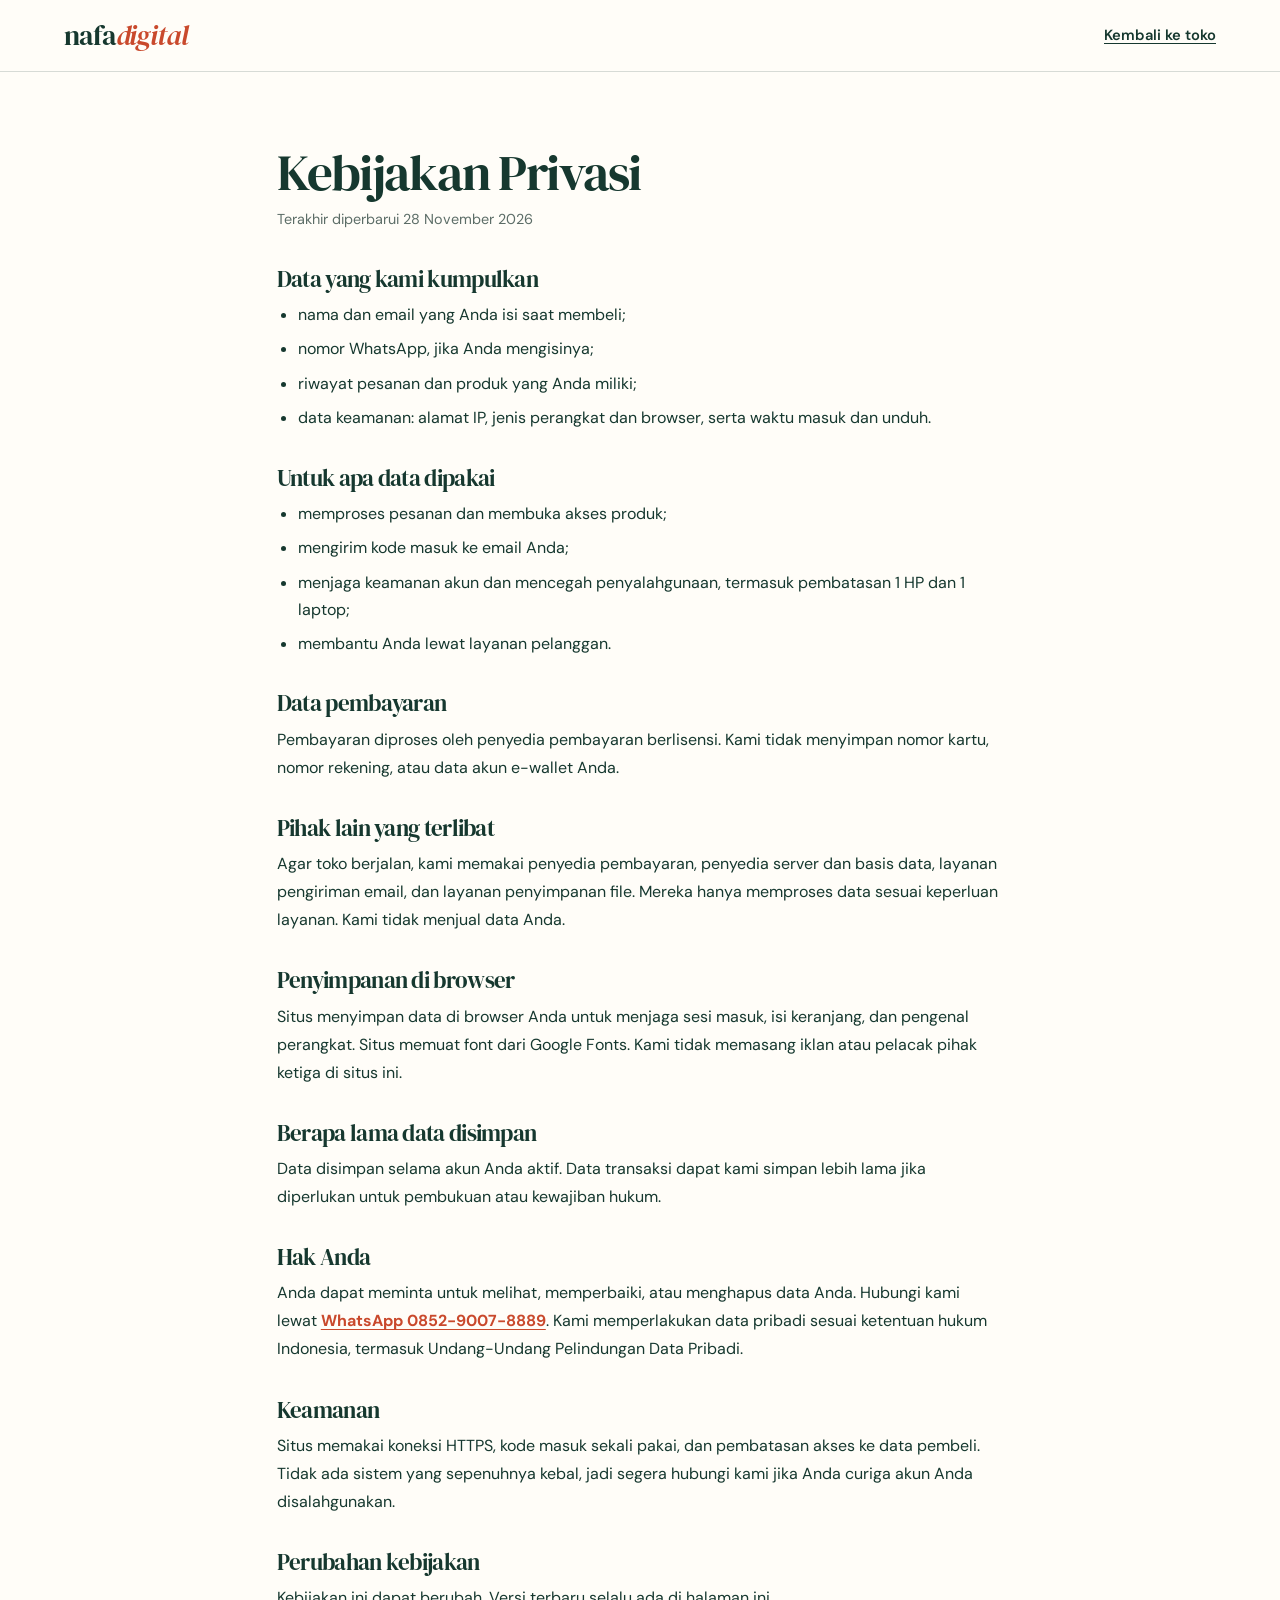
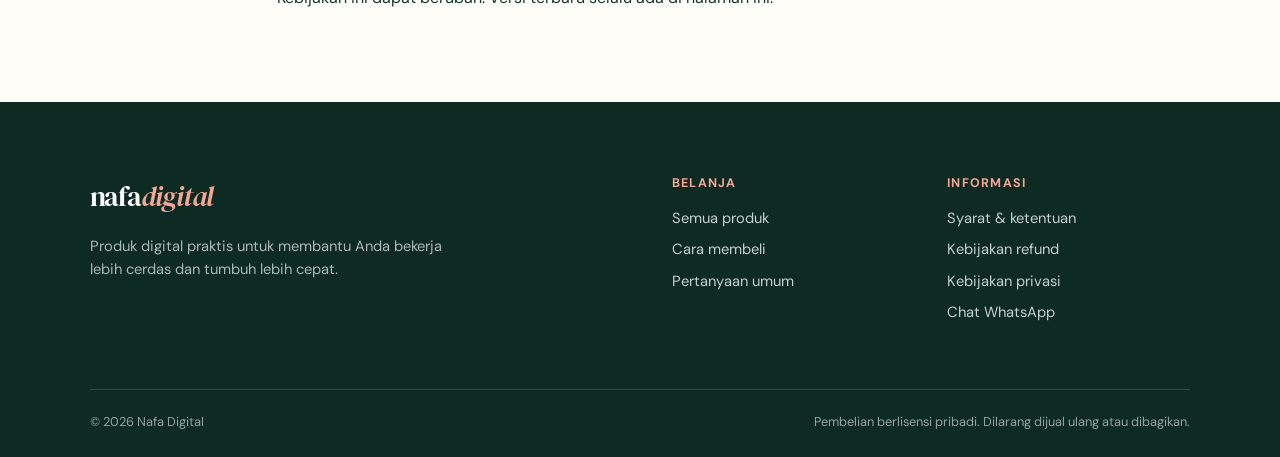
==== privasi.html @ 045b699e "Add files via upload" ====
<!doctype html>
<html lang="id">
<head>
<meta charset="utf-8">
<meta name="viewport" content="width=device-width,initial-scale=1">
<title>Kebijakan Privasi | Nafa Digital Store</title>
<meta name="description" content="Data apa yang kami simpan, untuk apa, dan hak Anda atasnya.">
<meta name="theme-color" content="#16382f">
<link rel="preconnect" href="https://fonts.googleapis.com">
<link rel="preconnect" href="https://fonts.gstatic.com" crossorigin>
<link href="https://fonts.googleapis.com/css2?family=DM+Sans:wght@400;500;600;700&family=DM+Serif+Display:ital@0;1&display=swap" rel="stylesheet">
<link rel="icon" href="data:,">
<link rel="stylesheet" href="style.css">
</head>
<body>
<a class="skip" href="#main">Lewati ke konten</a>
<header class="top">
  <a class="logo" href="./" aria-label="Nafa Digital, beranda">nafa<span>digital</span></a>
  <a class="legal-back" href="./">Kembali ke toko</a>
</header>
<main id="main" tabindex="-1">
  <article class="account legal">
    <h1>Kebijakan Privasi</h1>
    <p class="legal-date">Terakhir diperbarui 28 November 2026</p>
    <h2>Data yang kami kumpulkan</h2>
<ul><li>nama dan email yang Anda isi saat membeli;</li><li>nomor WhatsApp, jika Anda mengisinya;</li><li>riwayat pesanan dan produk yang Anda miliki;</li><li>data keamanan: alamat IP, jenis perangkat dan browser, serta waktu masuk dan unduh.</li></ul>
<h2>Untuk apa data dipakai</h2>
<ul><li>memproses pesanan dan membuka akses produk;</li><li>mengirim kode masuk ke email Anda;</li><li>menjaga keamanan akun dan mencegah penyalahgunaan, termasuk pembatasan 1 HP dan 1 laptop;</li><li>membantu Anda lewat layanan pelanggan.</li></ul>
<h2>Data pembayaran</h2>
<p>Pembayaran diproses oleh penyedia pembayaran berlisensi. Kami tidak menyimpan nomor kartu, nomor rekening, atau data akun e-wallet Anda.</p>
<h2>Pihak lain yang terlibat</h2>
<p>Agar toko berjalan, kami memakai penyedia pembayaran, penyedia server dan basis data, layanan pengiriman email, dan layanan penyimpanan file. Mereka hanya memproses data sesuai keperluan layanan. Kami tidak menjual data Anda.</p>
<h2>Penyimpanan di browser</h2>
<p>Situs menyimpan data di browser Anda untuk menjaga sesi masuk, isi keranjang, dan pengenal perangkat. Situs memuat font dari Google Fonts. Kami tidak memasang iklan atau pelacak pihak ketiga di situs ini.</p>
<h2>Berapa lama data disimpan</h2>
<p>Data disimpan selama akun Anda aktif. Data transaksi dapat kami simpan lebih lama jika diperlukan untuk pembukuan atau kewajiban hukum.</p>
<h2>Hak Anda</h2>
<p>Anda dapat meminta untuk melihat, memperbaiki, atau menghapus data Anda. Hubungi kami lewat <a class="wa" href="https://wa.me/6285290078889?text=Halo%20Nafa%20Digital%2C%20saya%20butuh%20bantuan" target="_blank" rel="noopener">WhatsApp 0852-9007-8889</a>. Kami memperlakukan data pribadi sesuai ketentuan hukum Indonesia, termasuk Undang-Undang Pelindungan Data Pribadi.</p>
<h2>Keamanan</h2>
<p>Situs memakai koneksi HTTPS, kode masuk sekali pakai, dan pembatasan akses ke data pembeli. Tidak ada sistem yang sepenuhnya kebal, jadi segera hubungi kami jika Anda curiga akun Anda disalahgunakan.</p>
<h2>Perubahan kebijakan</h2>
<p>Kebijakan ini dapat berubah. Versi terbaru selalu ada di halaman ini.</p>
  </article>
</main>
<footer class="foot">
  <div class="foot-top">
    <div><a class="logo logo-light" href="./">nafa<span>digital</span></a><p>Produk digital praktis untuk membantu Anda bekerja lebih cerdas dan tumbuh lebih cepat.</p></div>
    <div class="foot-links">
      <div><b>Belanja</b><a href="./#produk">Semua produk</a><a href="./#cara-beli">Cara membeli</a><a href="./#faq">Pertanyaan umum</a></div>
      <div><b>Informasi</b><a href="syarat">Syarat & ketentuan</a><a href="refund">Kebijakan refund</a><a href="privasi">Kebijakan privasi</a><a href="https://wa.me/6285290078889?text=Halo%20Nafa%20Digital%2C%20saya%20butuh%20bantuan" target="_blank" rel="noopener">Chat WhatsApp</a></div>
    </div>
  </div>
  <div class="foot-bottom"><span>© 2026 Nafa Digital</span><span>Pembelian berlisensi pribadi. Dilarang dijual ulang atau dibagikan.</span></div>
</footer>
</body>
</html>
---- style.css ----
:root{
  --ink:#16382f;--ink-dark:#0d2a23;--cream:#f8f3e9;--paper:#fffdf8;--coral:#f17457;--coral-d:#c9492c;
  --line:rgba(22,56,47,.17);--muted:#5c6d67;
  --serif:"DM Serif Display",Georgia,serif;--sans:"DM Sans",Arial,sans-serif;
  --pad:clamp(1.25rem,5vw,5.5rem);
}
*,*::before,*::after{box-sizing:border-box}
html{scroll-behavior:smooth;scroll-padding-top:90px}
body{margin:0;background:var(--paper);color:var(--ink);font-family:var(--sans);line-height:1.6;-webkit-text-size-adjust:100%}
h1,h2,h3,p,ul,ol,figure{margin:0}
ul,ol{padding:0;list-style:none}
a{color:inherit;text-decoration:none}
button{font:inherit;color:inherit;background:none;border:0;padding:0;cursor:pointer;-webkit-tap-highlight-color:transparent}
img,svg{display:block;max-width:100%}
[hidden]{display:none!important}
:focus-visible{outline:3px solid var(--coral);outline-offset:3px}
.sr{position:absolute;width:1px;height:1px;overflow:hidden;clip:rect(0 0 0 0);white-space:nowrap}
.skip{position:fixed;left:1rem;top:-5rem;background:var(--coral);color:#fff;padding:.7rem 1rem;z-index:100}
.skip:focus{top:1rem}
.view{overflow:hidden}

.eyebrow{color:var(--coral-d);font-size:.78rem;font-weight:700;letter-spacing:.1em;text-transform:uppercase}
h1,h2{font-family:var(--serif);font-weight:400;letter-spacing:-.03em;line-height:1.02}
h1 em,h2 em{color:var(--coral-d);font-style:italic}

/* tombol */
.btn{display:inline-flex;align-items:center;justify-content:center;gap:1.2rem;min-height:52px;padding:0 1.5rem;font-size:.95rem;font-weight:700;border-radius:2px;transition:transform .18s,box-shadow .18s,background .18s}
.btn:hover{transform:translateY(-2px);box-shadow:0 12px 30px rgba(13,42,35,.16)}
.btn-dark{background:var(--ink);color:#fff}
.btn-coral{background:var(--coral);color:#1d1109}
.btn-light{background:#fff;color:var(--ink)}
.btn.wide{width:100%}
.btn[disabled]{opacity:.6;transform:none;box-shadow:none;cursor:wait}
.text-link{border-bottom:1px solid var(--ink);font-weight:600;padding-bottom:.1rem}

/* header */
.announce{display:flex;align-items:center;justify-content:center;gap:1rem;background:var(--ink-dark);color:#f8f3e9;font-size:.78rem;font-weight:600;min-height:38px;padding:.3rem 1rem;text-align:center}
.announce i{color:var(--coral);font-style:normal}
.top{position:sticky;top:0;z-index:30;display:flex;align-items:center;justify-content:space-between;gap:1.5rem;height:72px;padding:0 var(--pad);background:rgba(255,253,248,.96);border-bottom:1px solid var(--line);backdrop-filter:blur(8px)}
.logo{font-family:var(--serif);font-size:1.75rem;letter-spacing:-.04em;white-space:nowrap}
.logo span{color:var(--coral-d);font-style:italic}
.nav{display:flex;gap:2rem;margin-left:auto}
.nav a{position:relative;font-size:.95rem;font-weight:600;padding:.4rem 0}
.nav a::after{content:"";position:absolute;left:0;right:0;bottom:0;height:2px;background:var(--coral);transform:scaleX(0);transform-origin:left;transition:transform .18s}
.nav a:hover::after,.nav a[aria-current]::after{transform:scaleX(1)}
.cart-btn{display:flex;align-items:center;gap:.5rem;font-weight:700;font-size:.95rem;min-height:44px;padding:0 .2rem}
.cart-btn svg{width:22px;height:22px;fill:none;stroke:currentColor;stroke-width:1.7;stroke-linecap:round;stroke-linejoin:round}
.cart-n{display:grid;place-items:center;min-width:26px;height:26px;padding:0 .3rem;border-radius:13px;background:var(--ink);color:#fff;font-size:.75rem}
.menu-btn{display:none}

/* hero */
.hero{display:grid;grid-template-columns:.94fr 1.06fr;min-height:640px}
.hero-copy{display:flex;flex-direction:column;align-items:flex-start;justify-content:center;background:var(--cream);padding:4.5rem clamp(1.5rem,6vw,7rem)}
.hero h1{font-size:clamp(2.9rem,5.4vw,5.6rem);margin:1.1rem 0 1.4rem}
.hero-text{color:var(--muted);font-size:1.1rem;max-width:32rem}
.hero-actions{display:flex;align-items:center;gap:2rem;margin-top:2.2rem;flex-wrap:wrap}
.hero-facts{display:flex;flex-wrap:wrap;gap:.6rem 2rem;width:100%;margin-top:3rem;padding-top:1.4rem;border-top:1px solid var(--line);font-size:.9rem;color:var(--muted)}
.hero-facts b{color:var(--ink);font-family:var(--serif);font-weight:400;font-size:1.25rem;margin-right:.2rem}
.hero-visual{position:relative;min-height:560px;background:#dce6d8;overflow:hidden;display:flex;flex-direction:column;justify-content:center;gap:2rem;padding:3rem clamp(1.25rem,4vw,3rem)}
.stage{position:relative;width:100%;max-width:540px;aspect-ratio:1/.82;margin:0 auto}
.cover{position:absolute;display:flex;flex-direction:column;justify-content:space-between;width:33%;aspect-ratio:3/4;padding:1.2rem;background:var(--cream);box-shadow:10px 18px 30px rgba(13,42,35,.2)}
.cover small{font-size:.55rem;font-weight:700;letter-spacing:.14em}
.cover strong{font-family:var(--serif);font-weight:400;font-size:1.7rem;line-height:1.05}
.cover span{font-size:.72rem;color:var(--muted)}
.cover::after{content:"";position:absolute;right:1rem;top:3.4rem;width:46px;height:46px;border:1px solid var(--ink);border-radius:50%}
.c1{left:0;top:10%;transform:rotate(-6deg);background:#f6c2b3}
.c2{left:33.5%;top:22%;transform:rotate(3deg);z-index:2}
.c3{right:0;top:4%;transform:rotate(8deg);background:#e8d9bf}
.orbit{position:absolute;left:50%;top:50%;width:78%;aspect-ratio:1;transform:translate(-50%,-50%);border:1px solid rgba(22,56,47,.25);border-radius:50%}
.notes{display:flex;flex-wrap:wrap;justify-content:center;align-items:stretch;gap:1rem;position:relative;z-index:3}
.note{display:flex;align-items:center;background:rgba(255,253,248,.95);box-shadow:0 15px 40px rgba(13,42,35,.14);z-index:3}
.note b{display:block;font-size:.9rem}
.note span{display:block;color:var(--muted);font-size:.78rem}
.note-top b{font-family:var(--serif);font-weight:400;font-size:1.4rem;background:var(--coral);color:#1d1109;padding:.9rem 1rem}
.note-top span{padding:0 1.1rem}
.note-bot{gap:.8rem;padding:.9rem 1.2rem}
.note-bot i{display:grid;place-items:center;width:34px;height:34px;border-radius:50%;background:var(--ink);color:#fff;font-style:normal}

/* trust */
.trust{display:grid;grid-template-columns:repeat(4,1fr);margin:0 var(--pad);border-left:1px solid var(--line)}
.trust>div{display:flex;align-items:center;gap:1rem;min-height:104px;padding:1.4rem 1.6rem;border-right:1px solid var(--line)}
.trust i{display:grid;place-items:center;flex:none;width:32px;height:32px;border-radius:50%;background:#e4eee6;color:var(--ink);font-style:normal;font-weight:700}
.trust b{display:block;font-size:.95rem}
.trust span{color:var(--muted);font-size:.84rem;line-height:1.4}

/* produk */
.products,.account{padding:6rem clamp(1.25rem,6vw,6.5rem)}
.sec-head{display:flex;align-items:flex-end;justify-content:space-between;gap:2rem}
.sec-head h2,.why h2,.faq h2,.steps h2{font-size:clamp(2.3rem,4vw,4rem);margin-top:.7rem}
.sec-head>p{color:var(--muted);max-width:26rem}
.search{display:block;margin-top:2.4rem}
.search input{width:100%;min-height:54px;padding:0 1.2rem;font:inherit;font-size:1rem;color:var(--ink);background:#fff;border:1px solid var(--line);border-radius:2px}
.search input::placeholder{color:#7b8b85}
.search input:focus{border-color:var(--ink);outline-offset:2px}
.tabs{display:flex;gap:1.8rem;margin-top:1.4rem;border-bottom:1px solid var(--line);overflow-x:auto;scrollbar-width:none}
.tabs::-webkit-scrollbar{display:none}
.tabs button{flex:none;position:relative;padding:.9rem 0;font-size:.95rem;font-weight:600;color:var(--muted);white-space:nowrap}
.tabs button[aria-pressed="true"]{color:var(--ink)}
.tabs button[aria-pressed="true"]::after{content:"";position:absolute;left:0;right:0;bottom:-1px;height:3px;background:var(--coral)}
.tabs small{margin-left:.35rem;font-size:.75rem;color:var(--muted)}
.info{min-height:1.5rem;margin:1.4rem 0 1rem;color:var(--muted);font-size:.9rem}
.grid{display:grid;grid-template-columns:repeat(3,1fr);gap:2rem 1.5rem}
.card{display:flex;flex-direction:column;min-width:0;background:#fff;border:1px solid var(--line);transition:transform .2s,box-shadow .2s}
.card:hover{transform:translateY(-4px);box-shadow:0 18px 45px rgba(13,42,35,.1)}
.art{position:relative;display:grid;place-items:center;height:220px;overflow:hidden;width:100%}
.t0{background:#f3a18d}.t1{background:#bbd0bd}.t2{background:#b6cad5}.t3{background:#e8d9bf}.t4{background:#e5c96f}.t5{background:#c9b9cd}
.art .orbit2{position:absolute;width:190px;height:190px;border:1px solid rgba(22,56,47,.35);border-radius:50%}
.mini{position:relative;z-index:2;display:flex;flex-direction:column;justify-content:space-between;width:132px;height:176px;padding:1rem;background:var(--cream);box-shadow:8px 14px 24px rgba(13,42,35,.2);transform:rotate(-3deg);text-align:left}
.mini small{font-size:.5rem;font-weight:700;letter-spacing:.12em}
.mini strong{font-family:var(--serif);font-weight:400;font-size:1.15rem;line-height:1.05}
.mini span{font-size:.62rem;color:var(--muted)}
.body{display:flex;flex:1;flex-direction:column;padding:1.3rem 1.4rem 1.4rem}
.cat{color:var(--coral-d);font-size:.74rem;font-weight:700;letter-spacing:.08em;text-transform:uppercase}
.card h3{font-family:var(--serif);font-weight:400;font-size:1.35rem;line-height:1.2;margin:.35rem 0 .5rem}
.card h3 button{text-align:left;font:inherit}
.card h3 button:hover{text-decoration:underline;text-underline-offset:3px}
.card .meta{color:var(--muted);font-size:.86rem}
.foot-row{display:flex;align-items:center;justify-content:space-between;gap:1rem;margin-top:auto;padding-top:1.1rem;border-top:1px solid var(--line)}
.card .body .meta{margin-bottom:1.1rem}
.price{font-weight:700;font-size:1.1rem}
.add{display:inline-flex;align-items:center;gap:.4rem;min-height:44px;padding:0 1rem;background:var(--ink);color:#fff;font-size:.9rem;font-weight:700;border-radius:2px;transition:background .18s}
.add:hover{background:var(--coral-d)}
.add[aria-pressed="true"]{background:#e4eee6;color:var(--ink)}
.empty{grid-column:1/-1;padding:3rem 1rem;text-align:center;color:var(--muted)}

/* why */
.why{display:grid;grid-template-columns:.9fr 1.1fr;gap:6rem;padding:6.5rem clamp(1.25rem,8vw,9rem);background:var(--ink);color:#fff}
.why .eyebrow,.steps-feature .eyebrow{color:#f6a794}
.why h2{margin:1rem 0 1.5rem}
.why h2 em{color:#f6a794}
.why-intro>p:last-child{color:#c3d0cc;max-width:28rem}
.why-list article{display:grid;grid-template-columns:40px 1fr;gap:1.3rem;padding:1.9rem 0;border-top:1px solid rgba(255,255,255,.18)}
.why-list article>span{color:#f6a794;font-weight:700}
.why-list h3{font-family:var(--serif);font-weight:400;font-size:1.55rem}
.why-list p{color:#c3d0cc;margin-top:.4rem}

/* cara beli */
.steps{display:grid;grid-template-columns:.8fr 1.2fr}
.steps-feature{display:flex;flex-direction:column;align-items:flex-start;justify-content:center;background:var(--coral);color:#1d1109;padding:5rem clamp(1.5rem,6vw,7rem)}
.steps-feature .eyebrow{color:var(--ink-dark)}
.steps-feature h2{margin:1rem 0 1.4rem;font-size:clamp(2.4rem,4vw,4.2rem)}
.steps-feature>p:not(.eyebrow){margin-bottom:2rem;max-width:26rem}
.steps-list{padding:3.5rem clamp(1.5rem,5vw,5rem);background:var(--paper)}
.steps-list li{display:grid;grid-template-columns:48px 1fr;gap:1.2rem;padding:1.7rem 0;border-bottom:1px solid var(--line)}
.steps-list li:first-child{padding-top:0}
.steps-list b{display:grid;place-items:center;width:40px;height:40px;border-radius:50%;background:var(--ink);color:#fff;font-weight:700}
.steps-list h3{font-family:var(--serif);font-weight:400;font-size:1.55rem}
.steps-list p{color:var(--muted);margin-top:.3rem}

/* faq */
.faq{display:grid;grid-template-columns:.72fr 1.28fr;gap:6rem;padding:6.5rem clamp(1.25rem,8vw,9rem)}
.wa{color:var(--coral-d);font-weight:700;text-decoration:underline;text-underline-offset:3px}
.faq-note{color:var(--muted);margin-top:1.4rem;max-width:22rem}
.acc details{padding:1.4rem 0;border-top:1px solid var(--line)}
.acc details:last-child{border-bottom:1px solid var(--line)}
.acc summary{display:flex;align-items:center;justify-content:space-between;gap:1rem;font-family:var(--serif);font-size:1.3rem;cursor:pointer;list-style:none}
.acc summary::-webkit-details-marker{display:none}
.acc summary span{flex:none;color:var(--coral-d);font-family:var(--sans);font-size:1.6rem;transition:transform .18s}
.acc details[open] summary span{transform:rotate(45deg)}
.acc details p{color:var(--muted);padding-top:.8rem;max-width:92%}

.cta{display:flex;flex-direction:column;align-items:center;padding:6.5rem 1.5rem;background:var(--cream);text-align:center}
.cta h2{font-size:clamp(2.6rem,5.6vw,5.6rem);margin:1rem 0 1.3rem}
.cta>p:not(.eyebrow){color:var(--muted);margin-bottom:2rem}

/* footer */
.foot{background:var(--ink-dark);color:#fff;padding:4.5rem clamp(1.25rem,7vw,8rem) 1.5rem}
.foot-top{display:grid;grid-template-columns:1fr 1fr;gap:4rem}
.foot-top>div:first-child p{color:#a9bab5;margin-top:1rem;max-width:22rem;font-size:.92rem}
.logo-light span{color:#f6a794}
.foot-links{display:grid;grid-template-columns:repeat(2,1fr);gap:2rem}
.foot-links b{display:block;color:#f6a794;font-size:.78rem;letter-spacing:.1em;text-transform:uppercase;margin-bottom:.8rem}
.foot-links a{display:block;color:#c5d1cd;margin:.5rem 0;font-size:.92rem}
.foot-bottom{display:flex;justify-content:space-between;gap:1rem;flex-wrap:wrap;margin-top:3.5rem;padding-top:1.4rem;border-top:1px solid rgba(255,255,255,.14);color:#93a59f;font-size:.8rem}

/* dialog umum */
dialog{border:0;padding:0;color:var(--ink);background:var(--paper)}
dialog::backdrop{background:rgba(13,42,35,.55)}
.x{display:grid;place-items:center;width:44px;height:44px;font-size:1.8rem;line-height:1;border-radius:50%}
.x:hover{background:rgba(22,56,47,.08)}
.modal{width:min(560px,calc(100% - 2rem));max-height:calc(100dvh - 2rem);padding:1.2rem 1.6rem 1.6rem;overflow:auto;margin:auto}
.x-row{display:flex;justify-content:flex-end;margin:0 -.6rem .2rem 0}
.d-art{height:190px;margin:0 -1.6rem 1.2rem;display:grid;place-items:center;position:relative;overflow:hidden}
.modal h2{font-size:2rem;margin:.3rem 0 .8rem}
.d-desc{color:var(--muted)}
.terms{margin:1.2rem 0;padding:1rem 0;border-top:1px solid var(--line);border-bottom:1px solid var(--line)}
.terms li{position:relative;padding:.25rem 0 .25rem 1.5rem;font-size:.92rem}
.terms li::before{content:"✓";position:absolute;left:0;color:var(--coral-d);font-weight:700}
.dfoot{display:flex;align-items:center;justify-content:space-between;gap:1rem;flex-wrap:wrap}
.dfoot strong{font-size:1.4rem}

/* keranjang (laci) */
.drawer{position:fixed;inset:0 0 0 auto;margin:0;width:min(450px,100%);max-width:none;height:100dvh;max-height:none;display:flex;flex-direction:column;box-shadow:-20px 0 60px rgba(13,42,35,.25)}
.drawer:not([open]){display:none}
.drawer[open]{animation:slide .26s ease}
@keyframes slide{from{transform:translateX(100%)}to{transform:none}}
.cart-head{display:flex;align-items:center;justify-content:space-between;padding:1.3rem 1.5rem 1.3rem 2rem;border-bottom:1px solid var(--line)}
.cart-head h2{font-size:2rem;margin-top:.2rem}
.cart-body{flex:1;overflow-y:auto;display:flex;flex-direction:column}
.cartlist{padding:.5rem 2rem}
.cartlist li{display:grid;grid-template-columns:1fr auto;gap:.2rem 1rem;align-items:center;padding:1rem 0;border-bottom:1px solid var(--line)}
.cartlist li>span:first-child{font-family:var(--serif);font-size:1.1rem;line-height:1.25}
.cartlist .price{font-size:.95rem;text-align:right}
.cartlist button{grid-column:1/-1;justify-self:start;min-height:36px;color:var(--muted);font-size:.85rem;text-decoration:underline;text-underline-offset:3px}
.empty-cart{flex:1;display:flex;flex-direction:column;align-items:center;justify-content:center;padding:2rem;text-align:center}
.empty-cart>span{display:grid;place-items:center;width:80px;height:80px;margin-bottom:1.4rem;border:1px solid var(--line);border-radius:50%;color:var(--coral-d);font-family:var(--serif);font-size:2rem}
.empty-cart h3{font-family:var(--serif);font-weight:400;font-size:1.6rem}
.empty-cart p{color:var(--muted);margin:.5rem 0 1.5rem}
.checkout{margin-top:auto;padding:1.4rem 2rem 1.8rem;border-top:1px solid var(--line);background:var(--cream)}
.checkout .total{display:flex;justify-content:space-between;align-items:baseline;margin-bottom:1rem}
.checkout .total strong{font-size:1.4rem}
.checkout label{display:block;margin-bottom:.9rem;font-size:.88rem;font-weight:600}
.checkout label small{display:block;font-weight:400;color:var(--muted);font-size:.78rem}
.checkout input:not([type=checkbox]){display:block;width:100%;min-height:48px;margin-top:.35rem;padding:0 .9rem;font:inherit;font-weight:400;font-size:1rem;color:var(--ink);background:#fff;border:1px solid var(--line);border-radius:2px}
.checkout input:focus{border-color:var(--ink);outline-offset:2px}
.checkout .agree{display:flex;gap:.7rem;align-items:flex-start;font-weight:400;font-size:.84rem;color:var(--muted)}
.checkout .agree input{flex:none;width:20px;height:20px;margin-top:.15rem;accent-color:var(--ink)}
.hp{position:absolute!important;left:-9999px;width:1px;height:1px;opacity:0}
.err{margin-bottom:.8rem;padding:.7rem .9rem;background:#fde9e4;color:#8a2512;font-size:.88rem;border-left:3px solid var(--coral-d)}
.secure{margin-top:.7rem;text-align:center;color:var(--muted);font-size:.78rem}

/* akun */
.account{max-width:880px;margin:0 auto}
.account h1{font-size:clamp(2.4rem,4vw,3.6rem);margin:.6rem 0 2rem}
.panel{margin-bottom:1.6rem;padding:1.8rem;background:#fff;border:1px solid var(--line)}
.panel h2{font-size:1.8rem;margin-bottom:.5rem}
.panel>p{color:var(--muted);margin-bottom:1rem}
.hello{background:var(--cream)}
.form-row{display:flex;flex-wrap:wrap;gap:.8rem;margin:1rem 0 .5rem}
.form-row input{flex:1 1 240px;min-height:52px;padding:0 1rem;font:inherit;font-size:1rem;color:var(--ink);background:#fff;border:1px solid var(--line);border-radius:2px}
.form-row input:focus{border-color:var(--ink);outline-offset:2px}
.form-row .otp{letter-spacing:.3em;font-size:1.2rem;text-align:center}
.status{min-height:1.4rem;margin-top:.6rem;color:var(--muted);font-size:.92rem}
.lib>li{padding:1.3rem 0;border-top:1px solid var(--line)}
.lib h3{font-family:var(--serif);font-weight:400;font-size:1.35rem;margin-bottom:.6rem}
.open{display:inline-flex;align-items:center;min-height:44px;padding:0 1.1rem;background:var(--ink);color:#fff;font-weight:700;font-size:.92rem;border-radius:2px}
.open:hover{background:var(--coral-d)}
.panel>.open{margin-top:1.2rem;background:transparent;color:var(--ink);border:1px solid var(--line)}
.guide{margin-top:1.2rem}
.guide summary{font-family:var(--serif);font-size:1.35rem;cursor:pointer;min-height:44px;display:flex;align-items:center}
.guide ol{margin:1rem 0 1rem 1.4rem;display:grid;gap:.9rem;list-style:decimal}
.guide li::marker{font-weight:700;color:var(--coral-d)}
.guide li{line-height:1.6}
.guide li strong{display:block}
.guide p{color:var(--muted);margin-top:.8rem;max-width:62ch}
.files{margin-top:.6rem}
.files li{display:flex;align-items:center;justify-content:space-between;gap:1rem;padding:.7rem 0;border-top:1px dashed var(--line);font-size:.92rem;overflow-wrap:anywhere}
.files button{flex:none;min-height:40px;padding:0 .9rem;border:1px solid var(--ink);font-weight:600;font-size:.85rem;border-radius:2px}
.files button:hover{background:var(--ink);color:#fff}

.toast{position:fixed;left:50%;bottom:1.5rem;transform:translateX(-50%);z-index:200;width:min(520px,calc(100% - 2rem));padding:1rem 1.2rem;background:var(--ink-dark);color:#fff;font-size:.95rem;box-shadow:0 12px 40px rgba(0,0,0,.3)}

/* tablet */
@media (max-width:980px){
  .hero{grid-template-columns:1fr}
  .hero-copy{min-height:auto}
  .hero-visual{min-height:0}
  .trust{grid-template-columns:repeat(2,1fr)}
  .trust>div:nth-child(n+3){border-top:1px solid var(--line)}
  .grid{grid-template-columns:repeat(2,1fr)}
  .why,.faq{gap:3.5rem}
  .steps{grid-template-columns:1fr}
  .steps-feature{padding-top:4rem;padding-bottom:4rem}
}
/* HP */
@media (max-width:740px){
  .announce i,.announce span:nth-of-type(2){display:none}
  .top{height:64px;gap:.5rem}
  .logo{font-size:1.5rem}
  .menu-btn{display:flex;flex-direction:column;justify-content:center;gap:6px;width:48px;height:48px;align-items:center;margin-left:auto}
  .menu-btn span{width:24px;height:2px;background:var(--ink);transition:transform .18s}
  .menu-btn[aria-expanded="true"] span:first-child{transform:translateY(4px) rotate(45deg)}
  .menu-btn[aria-expanded="true"] span:last-child{transform:translateY(-4px) rotate(-45deg)}
  .nav{position:absolute;left:0;right:0;top:100%;flex-direction:column;gap:.2rem;margin:0;padding:1rem var(--pad) 1.4rem;background:var(--paper);border-bottom:1px solid var(--line);opacity:0;pointer-events:none;transform:translateY(-8px);transition:opacity .18s,transform .18s}
  .nav.is-open{opacity:1;pointer-events:auto;transform:none}
  .nav a{font-size:1.1rem;padding:.8rem 0;border-bottom:1px solid var(--line)}
  .nav a::after{display:none}
  .cart-word{display:none}
  .hero-copy{padding:3.2rem 1.25rem 3rem}
  .hero h1{font-size:clamp(2.7rem,13vw,4rem)}
  .hero-text{font-size:1.02rem}
  .hero-actions{gap:1.4rem}
  .hero-actions .btn{width:100%}
  .hero-facts{gap:.5rem 1.4rem;margin-top:2.2rem}
  .hero-visual{padding:2rem 1rem 2.2rem;gap:1.4rem}
  .cover{padding:.8rem}
  .cover strong{font-size:1.15rem}
  .cover span,.cover small{font-size:.5rem}
  .cover::after{display:none}
  .note-top b{font-size:1.1rem;padding:.7rem .8rem}
  .note-top span,.note-bot span{font-size:.7rem}
  .trust{margin:0 1rem}
  .trust>div{gap:.7rem;min-height:92px;padding:1rem .8rem}
  .trust i{width:28px;height:28px}
  .trust b{font-size:.88rem}
  .trust span{font-size:.76rem}
  .products,.account{padding:4.2rem 1.25rem}
  .sec-head{flex-direction:column;align-items:flex-start;gap:1rem}
  .grid{grid-template-columns:1fr;gap:1.5rem}
  .art{height:200px}
  .why,.faq{grid-template-columns:1fr;padding:4.2rem 1.25rem;gap:2.5rem}
  .steps-list{padding:2.5rem 1.25rem}
  .steps-feature{padding:3.5rem 1.25rem}
  .cta{padding:4.5rem 1.25rem}
  .foot{padding:3.5rem 1.25rem 1.5rem}
  .foot-top{grid-template-columns:1fr;gap:2.5rem}
  .foot-bottom{flex-direction:column}
  .cartlist,.checkout,.cart-head{padding-left:1.25rem;padding-right:1.25rem}
  .modal{padding:1rem 1.2rem 1.4rem}
  .d-art{margin:0 -1.2rem 1rem}
  .panel{padding:1.3rem}
}
@media (prefers-reduced-motion:reduce){
  html{scroll-behavior:auto}
  *,*::before,*::after{transition-duration:.01ms!important;animation-duration:.01ms!important}
}
.more-wrap{display:flex;justify-content:center;margin-top:2.5rem}

/* halaman hukum */
.legal-back{margin-left:auto;font-weight:600;font-size:.92rem;color:var(--ink);text-decoration:underline;text-underline-offset:3px;min-height:44px;display:inline-flex;align-items:center}
.legal{padding-top:4rem;padding-bottom:5rem}
.legal h1{margin-bottom:.4rem}
.legal-date{color:var(--muted);font-size:.9rem;margin-bottom:2.2rem}
.legal h2{font-family:var(--serif);font-weight:400;font-size:1.45rem;margin:2.2rem 0 .6rem}
.legal p{max-width:68ch;line-height:1.75;margin:.6rem 0}
.legal ul{margin:.6rem 0 .6rem 1.3rem;max-width:68ch;list-style:disc;display:grid;gap:.45rem}
.legal li{line-height:1.7}
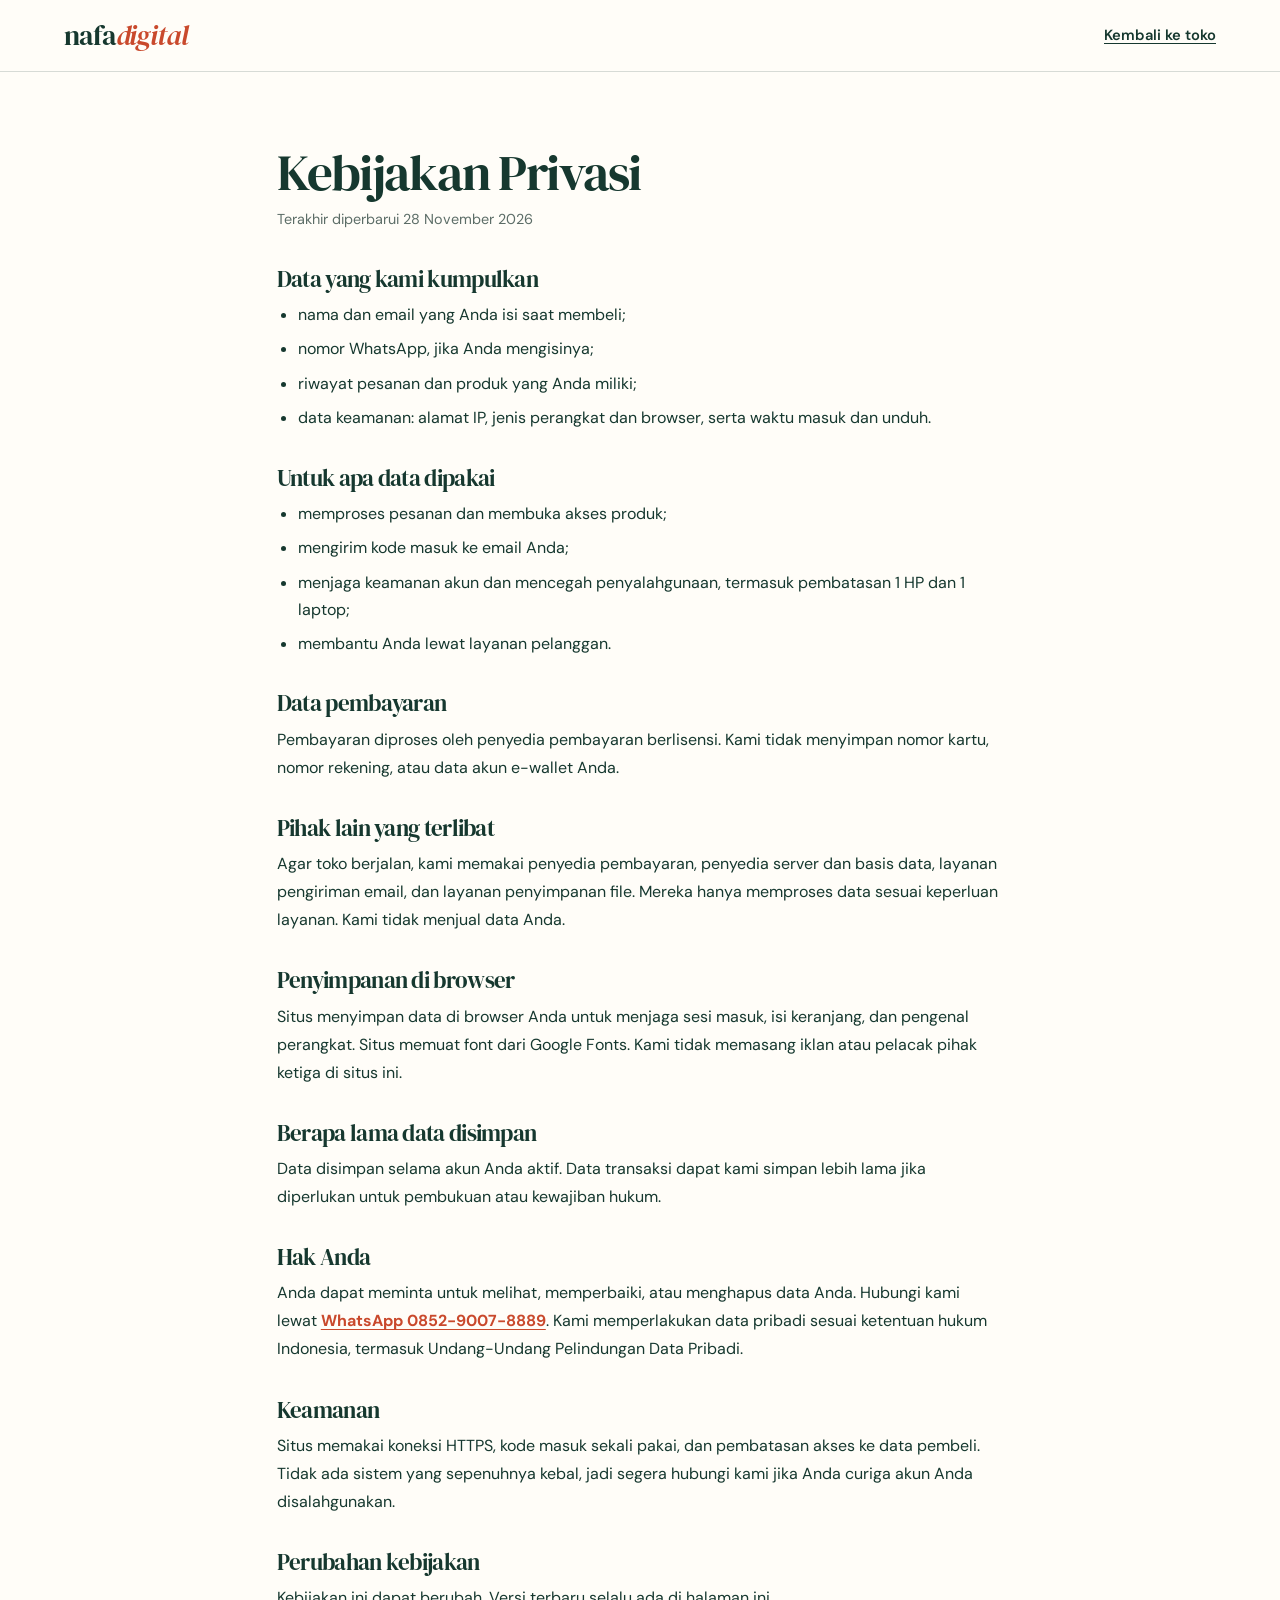
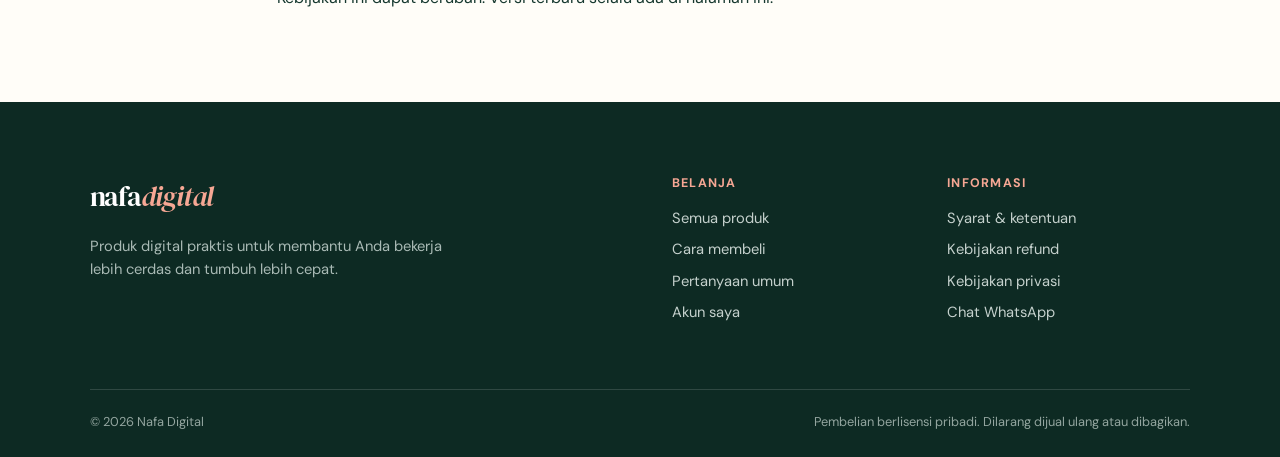
==== commit ba65eb12: "Update privasi.html" ====
--- a/privasi.html
+++ b/privasi.html
@@ -46,8 +46,8 @@
   <div class="foot-top">
     <div><a class="logo logo-light" href="./">nafa<span>digital</span></a><p>Produk digital praktis untuk membantu Anda bekerja lebih cerdas dan tumbuh lebih cepat.</p></div>
     <div class="foot-links">
-      <div><b>Belanja</b><a href="./#produk">Semua produk</a><a href="./#cara-beli">Cara membeli</a><a href="./#faq">Pertanyaan umum</a></div>
-      <div><b>Informasi</b><a href="syarat">Syarat & ketentuan</a><a href="refund">Kebijakan refund</a><a href="privasi">Kebijakan privasi</a><a href="https://wa.me/6285290078889?text=Halo%20Nafa%20Digital%2C%20saya%20butuh%20bantuan" target="_blank" rel="noopener">Chat WhatsApp</a></div>
+      <div><b>Belanja</b><a href="./#produk">Semua produk</a><a href="./#cara-beli">Cara membeli</a><a href="./#faq">Pertanyaan umum</a><a href="./#/akun">Akun saya</a></div>
+      <div><b>Informasi</b><a href="syarat">Syarat &amp; ketentuan</a><a href="refund">Kebijakan refund</a><a href="privasi">Kebijakan privasi</a><a href="https://wa.me/6285290078889?text=Halo%20Nafa%20Digital%2C%20saya%20butuh%20bantuan" target="_blank" rel="noopener">Chat WhatsApp</a></div>
     </div>
   </div>
   <div class="foot-bottom"><span>© 2026 Nafa Digital</span><span>Pembelian berlisensi pribadi. Dilarang dijual ulang atau dibagikan.</span></div>
